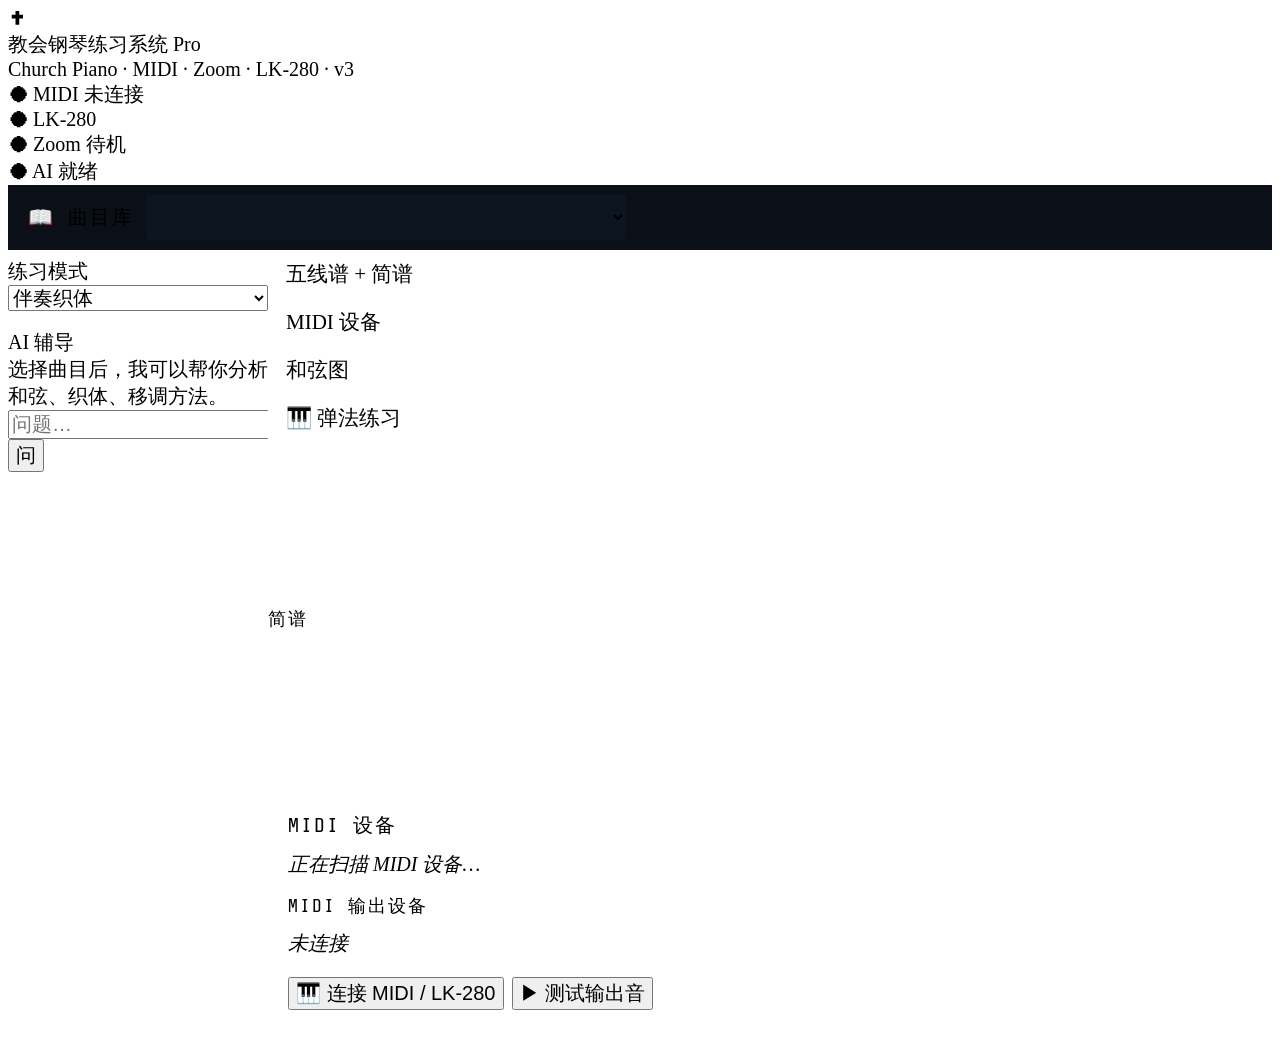
==== claude/index.html @ 4a2c7cb2 "Add initial HTML structure for piano practice app" ====
<!DOCTYPE html>
<html lang="zh-CN">
<head>
<meta charset="UTF-8">
<meta name="viewport" content="width=device-width, initial-scale=1.0">
<title>教会钢琴练习系统 Pro · v3</title>
<link href="https://fonts.googleapis.com/css2?family=Libre+Baskerville:ital,wght@0,400;0,700;1,400&family=Noto+Serif+SC:wght@300;400;500;700&family=Share+Tech+Mono&display=swap" rel="stylesheet">
<link rel="stylesheet" href="css/style.css">
<style>
/* ── 顶部曲库栏 ─────────────────────────────── */
.hymn-topbar {
  display: flex;
  align-items: center;
  gap: 12px;
  padding: 10px 20px;
  background: #0a0f18;
  border-bottom: 1px solid var(--border);
  flex-wrap: wrap;
}
.hymn-topbar-label {
  font-family: 'Share Tech Mono', monospace;
  font-size: 20px;
  color: var(--gold);
  letter-spacing: 2px;
  white-space: nowrap;
}
#hymn-select-top {
  flex: 1;
  min-width: 220px;
  max-width: 480px;
  font-size: 22px;
  font-family: 'Noto Serif SC', serif;
  padding: 6px 12px;
  background: #0d1520;
  color: var(--text);
  border: 1px solid var(--border2);
  border-radius: 3px;
  cursor: pointer;
}
#hymn-select-top optgroup {
  font-size: 18px;
  color: var(--gold);
}
#hymn-select-top option {
  font-size: 20px;
  color: var(--text);
  background: #0d1520;
}

/* ── 三一颂弹法面板（在曲库栏内展开） ──────── */
#style-panel {
  margin-left: 8px;
  padding: 8px 12px;
  background: rgba(0,212,255,0.05);
  border: 1px solid rgba(0,212,255,0.15);
  border-radius: 3px;
  display: none;
}
.style-btn {
  padding: 7px 14px;
  border-radius: 2px;
  cursor: pointer;
  font-size: 20px;
  font-family: 'Share Tech Mono', monospace;
  transition: all .15s;
}
#style-hint {
  font-family: 'Share Tech Mono', monospace;
  font-size: 18px;
  color: var(--text-dim);
  line-height: 1.7;
  margin-top: 6px;
  white-space: pre-wrap;
}

/* ── 主体：取消左侧曲目侧边栏，侧边栏只留AI和右侧信息 ── */
.app {
  display: grid;
  grid-template-columns: 260px 1fr 240px;
  gap: 0;
  height: calc(100vh - 120px); /* header + topbar */
  overflow: hidden;
}

/* 左侧栏：只保留AI辅导 + 练习模式 */
.sidebar-left {
  overflow-y: auto;
}

/* 字体放大：全局正文 */
body {
  font-size: 20px;
}
.h-name    { font-size: 22px; }
.h-en      { font-size: 18px; }
.section-title { font-size: 20px; }
.transport-btn { font-size: 26px; }
.bpm-val   { font-size: 22px; }
.tab       { font-size: 21px; padding: 10px 18px; }
.ai-msg    { font-size: 20px; }
.ai-inp    { font-size: 20px; }
.btn       { font-size: 20px; }
</style>
</head>
<body>

<!-- ══ HEADER ════════════════════════════════════════ -->
<div class="header">
  <div class="logo">
    <div class="logo-cross">✝</div>
    <div>
      <div class="logo-text">教会钢琴练习系统 Pro</div>
      <div class="logo-sub">Church Piano · MIDI · Zoom · LK-280 · v3</div>
    </div>
  </div>
  <div class="status-pills">
    <div class="pill pill-off" id="pill-midi">⬤ MIDI 未连接</div>
    <div class="pill pill-warn" id="pill-lk">⬤ LK-280</div>
    <div class="pill pill-off" id="pill-zoom">⬤ Zoom 待机</div>
    <div class="pill pill-on">⬤ AI 就绪</div>
  </div>
</div>

<!-- ══ 顶部曲库下拉栏 ════════════════════════════════ -->
<div class="hymn-topbar">
  <span class="hymn-topbar-label">📖 曲目库</span>

  <!-- 下拉由 app.js buildHymnDropdown() 动态填充 -->
  <select id="hymn-select-top"></select>

  <!-- 三一颂弹法面板（加载三一颂时自动显示） -->
  <div id="style-panel">
    <div style="font-size:18px;color:var(--accent);letter-spacing:1.5px;margin-bottom:6px;font-family:'Share Tech Mono',monospace">弹法选择</div>
    <div style="display:flex;gap:6px;flex-wrap:wrap">
      <div class="style-btn" onclick="setStyle('block')" id="sb-block"
           style="background:rgba(0,212,255,0.08);border:1px solid rgba(0,212,255,0.3);color:var(--accent)">
        ① 柱式　庄重
      </div>
      <div class="style-btn" onclick="setStyle('arpeggio')" id="sb-arpeggio"
           style="background:transparent;border:1px solid var(--border2);color:var(--text-dim)">
        ② 分解　流动
      </div>
      <div class="style-btn" onclick="setStyle('rhythm')" id="sb-rhythm"
           style="background:transparent;border:1px solid var(--border2);color:var(--text-dim)">
        ③ 节奏　敬拜感
      </div>
    </div>
    <div id="style-hint">左手：根音单音<br>右手：三音柱式和弦</div>
  </div>
</div>

<!-- ══ APP 主体 ═══════════════════════════════════════ -->
<div class="app">

  <!-- ── 左侧栏：练习模式 + AI 辅导 ─────────────── -->
  <div class="sidebar-left">

    <div class="section-title" style="margin-top:8px">练习模式</div>
    <select class="key-sel" style="width:100%;margin-bottom:6px;font-size:20px" id="mode-sel" onchange="setMode(this.value)">
      <option value="accomp">伴奏织体</option>
      <option value="chord">和弦进行</option>
      <option value="rh">右手旋律</option>
      <option value="lh">左手伴奏</option>
      <option value="both">双手合并</option>
      <option value="transpose">移调训练</option>
    </select>

    <div class="section-title" style="margin-top:12px">AI 辅导</div>
    <div class="ai-chat" id="ai-chat">
      <div class="ai-msg ai-msg-ai fade-up">选择曲目后，我可以帮你分析和弦、织体、移调方法。</div>
    </div>
    <div class="ai-input-row">
      <input class="ai-inp" id="ai-inp" placeholder="问题…" onkeydown="if(event.key==='Enter')sendAI()">
      <button class="btn btn-green" onclick="sendAI()">问</button>
    </div>
  </div>

  <!-- ── 中央主区 ──────────────────────────────── -->
  <div class="main">

    <!-- TABS -->
    <div class="tab-bar">
      <div class="tab active" onclick="switchTab('score')">五线谱 + 简谱</div>
      <div class="tab" onclick="switchTab('midi')">MIDI 设备</div>
      <div class="tab" onclick="switchTab('chord')">和弦图</div>
      <div class="tab" onclick="switchTab('practice')" style="color:var(--gold)">🎹 弹法练习</div>
    </div>

    <!-- TAB：五线谱 + 简谱 -->
    <div class="tab-content active" id="tab-score">
      <canvas id="staff-canvas" height="160"></canvas>
      <div class="jianpu-wrap">
        <div style="font-family:'Share Tech Mono',monospace;font-size:18px;color:var(--text-dim);letter-spacing:1.5px;margin-bottom:6px">简谱</div>
        <div class="jianpu-row" id="jianpu-row"></div>
      </div>
      <div class="midi-scroll-wrap">
        <canvas id="piano-roll-canvas"></canvas>
        <div class="chord-overlay" id="chord-overlay"></div>
      </div>
    </div>

    <!-- TAB：MIDI -->
    <div class="tab-content" id="tab-midi">
      <div style="padding:20px;flex:1;display:flex;flex-direction:column;gap:12px">
        <div style="font-family:'Share Tech Mono',monospace;font-size:20px;color:var(--text-dim);letter-spacing:2px">MIDI 设备</div>
        <div id="midi-device-list" style="display:flex;flex-direction:column;gap:6px">
          <div style="font-size:20px;color:var(--text-dim);font-style:italic">正在扫描 MIDI 设备…</div>
        </div>
        <div style="font-family:'Share Tech Mono',monospace;font-size:18px;color:var(--text-dim);letter-spacing:2px;margin-top:4px">MIDI 输出设备</div>
        <div id="midi-out-device-list" style="display:flex;flex-direction:column;gap:6px">
          <div style="font-size:20px;color:var(--text-dim);font-style:italic">未连接</div>
        </div>
        <div style="margin-top:8px;display:flex;gap:8px;flex-wrap:wrap">
          <button class="btn btn-green" onclick="requestMIDI()">🎹 连接 MIDI / LK-280</button>
          <button class="btn" onclick="testMIDIOut()">▶ 测试输出音</button>
        </div>
        <div style="font-family:'Share Tech Mono',monospace;font-size:18px;color:var(--text-dim);margin-top:8px;line-height:1.8">
          输入（IN）：接收你弹的音 → 做对比反馈<br>
          输出（OUT）：播放时发音给 LK-280<br>
          m148USB：DIN MIDI OUT → LK-280 MIDI IN
        </div>
        <div style="margin-top:16px;font-family:'Share Tech Mono',monospace;font-size:18px;color:var(--text-dim);letter-spacing:2px">MIDI LOG</div>
        <div id="midi-log" style="background:#080c10;border:1px solid var(--border);padding:10px;font-family:'Share Tech Mono',monospace;font-size:18px;color:#4a7a4a;height:200px;overflow-y:auto;line-height:1.8"></div>
      </div>
    </div>

    <!-- TAB：和弦图 -->
    <div class="tab-content" id="tab-chord">
      <div style="padding:20px;flex:1">
        <div id="chord-detail-area" style="display:grid;grid-template-columns:repeat(auto-fill,minmax(140px,1fr));gap:12px"></div>
      </div>
    </div>

    <!-- TAB：弹法练习 -->
    <div class="tab-content" id="tab-practice">
      <div style="display:flex;flex-direction:column;height:100%;overflow:hidden">

        <!-- 第一行：和弦大字 + 弹法 + 节拍 -->
        <div style="display:flex;align-items:center;gap:16px;padding:10px 16px;background:var(--surface);border-bottom:1px solid var(--border);flex-shrink:0;flex-wrap:wrap">

          <div style="display:flex;align-items:baseline;gap:12px;min-width:180px">
            <div id="prac-chord" style="font-family:'Libre Baskerville',serif;font-size:128px;font-weight:700;color:#f0b429;line-height:1;text-shadow:0 0 20px rgba(240,180,41,0.3)">C</div>
            <div>
              <div id="prac-fn"    style="font-family:'Share Tech Mono',monospace;font-size:24px;color:#5a7a94">I 级 · 主和弦</div>
              <div id="prac-notes" style="font-family:'Share Tech Mono',monospace;font-size:26px;color:#3ddc84;margin-top:4px">C – E – G</div>
            </div>
          </div>

          <div style="width:1px;height:50px;background:var(--border);flex-shrink:0"></div>

          <div style="display:flex;flex-direction:column;gap:5px">
            <div style="font-family:'Share Tech Mono',monospace;font-size:18px;color:var(--text-dim);letter-spacing:2px">弹法选择</div>
            <div style="display:flex;gap:6px">
              <button onclick="setPracStyle('block')"    id="psb-block"    class="psb active-psb">① 柱式</button>
              <button onclick="setPracStyle('arpeggio')" id="psb-arpeggio" class="psb">② 分解</button>
              <button onclick="setPracStyle('rhythm')"   id="psb-rhythm"   class="psb">③ 节奏</button>
            </div>
          </div>

          <div style="width:1px;height:50px;background:var(--border);flex-shrink:0"></div>

          <div style="display:flex;gap:6px;align-items:center">
            <div id="pb1" class="pulse-dot big-dot">咚</div>
            <div id="pb2" class="pulse-dot">哒</div>
            <div id="pb3" class="pulse-dot">哒</div>
            <div id="pb4" class="pulse-dot">哒</div>
          </div>

          <div style="width:1px;height:50px;background:var(--border);flex-shrink:0"></div>

          <div id="prac-beat-cells" style="display:flex;gap:6px;align-items:center"></div>

          <div id="prac-hint" style="font-family:'Share Tech Mono',monospace;font-size:18px;color:#5a7a94;line-height:1.7;white-space:pre;margin-left:auto"></div>
        </div>

        <!-- 第二行：和弦进行条 + 播放按钮 -->
        <div style="display:flex;align-items:center;gap:8px;padding:8px 16px;background:#080c10;border-bottom:1px solid var(--border);flex-shrink:0;overflow-x:auto">
          <span style="font-family:'Share Tech Mono',monospace;font-size:19px;color:var(--text-dim);letter-spacing:2px;white-space:nowrap">和弦进行</span>
          <div id="prac-chord-row" style="display:flex;gap:8px;flex:1;flex-wrap:wrap"></div>
          <div style="display:flex;gap:6px;flex-shrink:0">
            <button onclick="togglePracPlay()" id="prac-play-btn" class="btn btn-green" style="font-size:22px;padding:8px 20px">▶ 开始</button>
            <button onclick="stopPracPlay()"   class="btn"         style="font-size:22px;padding:8px 16px">◼ 停止</button>
            <button onclick="loopChords()"     class="btn btn-gold" id="prac-loop-btn" style="font-size:22px;padding:8px 16px">⟳ 循环</button>
          </div>
        </div>

        <!-- 底部：61键盘 -->
        <div style="flex:1;min-height:140px;display:flex;flex-direction:column;justify-content:flex-start;align-items:flex-start;padding:12px;background:#060a0f;overflow:auto">
          <div style="font-family:'Share Tech Mono',monospace;font-size:18px;color:var(--text-dim);letter-spacing:2px;margin-bottom:10px;width:100%;text-align:center">
            LK-280 · 61键 &nbsp;·&nbsp;
            <span style="color:#4a9eff">█ 蓝=左手根音</span> &nbsp;
            <span style="color:#f0b429">█ 金=右手根音</span> &nbsp;
            <span style="color:#3ddc84">█ 绿=和弦音</span>
          </div>
          <div style="width:100%;overflow-x:auto;overflow-y:hidden;padding-bottom:4px">
            <iframe id="kb61-frame" src="kb61.html"
              style="display:block;width:1490px;height:118px;border:none;background:#060a0f"
              scrolling="no"></iframe>
          </div>
        </div>
        <div style="margin-top:10px;font-family:'Share Tech Mono',monospace;font-size:18px;color:var(--text-dim);text-align:center;width:100%" id="kb61-label"></div>
      </div>
    </div>

    <!-- TRANSPORT BAR -->
    <div class="transport">
      <div class="transport-btn" onclick="skipBack()" title="回到开头">⏮</div>
      <div class="transport-btn" id="btn-play" onclick="togglePlay()">▶</div>
      <div class="transport-btn" onclick="skipFwd()" title="前进一小节">⏭</div>
      <div class="transport-btn" onclick="toggleLoop()" id="btn-loop" title="循环">⟳</div>

      <div class="bpm-control">
        <span>BPM</span>
        <input type="range" min="40" max="160" value="84" id="bpm-range" oninput="setBPM(+this.value)">
        <span class="bpm-val" id="bpm-display">84</span>
      </div>

      <span style="font-size:18px;color:var(--text-dim);font-family:'Share Tech Mono',monospace">KEY</span>
      <select class="key-sel" id="key-sel" onchange="transposeKey(this.value)">
        <option value="G">G</option>
        <option value="C">C</option>
        <option value="F">F</option>
        <option value="D">D</option>
        <option value="Bb">Bb</option>
        <option value="Eb">Eb</option>
        <option value="Am">Am</option>
      </select>

      <div class="time-display" id="time-display">0:00</div>

      <div style="margin-left:auto;display:flex;align-items:center;gap:8px;flex-wrap:wrap">
        <span style="font-size:18px;color:var(--text-dim);font-family:'Share Tech Mono',monospace">输出</span>
        <select class="key-sel" id="output-mode" onchange="setOutputMode(this.value)" style="min-width:120px;font-size:18px">
          <option value="webaudio">🔊 扬声器</option>
          <option value="midi">🎹 MIDI设备</option>
          <option value="both">🔊+🎹 两者</option>
        </select>
        <select class="key-sel" id="midi-out-sel" style="min-width:140px;display:none;font-size:18px">
          <option value="">— 选择输出设备 —</option>
        </select>
        <button class="btn" onclick="toggleMetronome()" id="btn-metro">♩ 节拍器</button>
        <button class="btn" onclick="toggleRhythmGuide()" id="btn-rhythm">🥁 节奏引导</button>
        <button class="btn btn-gold" onclick="zoomToggle()">📹 Zoom</button>
      </div>
    </div>
  </div>

  <!-- ── 右侧栏 ─────────────────────────────────── -->
  <div class="sidebar-right">

    <!-- LK-280 实时反馈 -->
    <div class="right-section">
      <div class="section-title">LK-280 实时反馈</div>
      <div class="lk-display" id="lk-display">
        <div class="lk-row"><span>CASIO LK-280</span><span id="lk-status">待机</span></div>
        <div style="margin-top:4px;color:#00cc66" id="lk-note">— 等待按键 —</div>
        <div style="margin-top:4px;color:#00aa44" id="lk-feedback">连接 MIDI 后显示实时反馈</div>
      </div>
      <div class="mini-keyboard" id="mini-kbd"></div>
      <div style="margin-top:16px;display:flex;flex-direction:column;gap:4px">
        <div class="feedback-item">
          <span class="fb-icon">🎵</span>
          <span class="fb-label">正确率</span>
          <span class="fb-val" id="fb-acc">—</span>
        </div>
        <div class="feedback-item">
          <span class="fb-icon">⏱</span>
          <span class="fb-label">节拍精度</span>
          <span class="fb-val" id="fb-timing">—</span>
        </div>
        <div class="feedback-item">
          <span class="fb-icon">🎹</span>
          <span class="fb-label">上次按键</span>
          <span class="fb-val" id="fb-last">—</span>
        </div>
        <div class="feedback-item">
          <span class="fb-icon">📊</span>
          <span class="fb-label">本次练习</span>
          <span class="fb-val" id="fb-session">0'00"</span>
        </div>
      </div>
    </div>

    <!-- Zoom -->
    <div class="right-section">
      <div class="section-title">Zoom 敬拜输出</div>
      <div class="zoom-status">
        <div class="zoom-dot" id="zoom-dot"></div>
        <span class="zoom-label" id="zoom-label">未连接 · 点击"Zoom 输出"启动</span>
      </div>
      <div class="zoom-quality-row">
        <div class="q-card"><div class="q-val" id="z-latency">—</div><div class="q-lbl">延迟 ms</div></div>
        <div class="q-card"><div class="q-val" id="z-quality">—</div><div class="q-lbl">音频品质</div></div>
      </div>
      <div class="vumeter-label">输出电平</div>
      <div class="vumeter"><div class="vumeter-fill" id="vu-fill" style="width:0%"></div></div>
      <div style="font-size:16px;color:var(--text-dim);font-family:'Share Tech Mono',monospace;line-height:1.8;margin-top:8px">
        建议：<br>
        · USB 接口连接 LK-280<br>
        · Zoom 音频 → 原始音效<br>
        · 关闭背景降噪<br>
        · 48kHz / 16bit
      </div>
    </div>

    <!-- 和弦进行 -->
    <div class="right-section">
      <div class="section-title">和弦进行</div>
      <div class="chord-prog" id="chord-prog"></div>
      <div style="margin-top:10px;font-size:18px;color:var(--text-dim);font-family:'Share Tech Mono',monospace;line-height:1.8" id="chord-analysis"></div>
    </div>

  </div>
</div><!-- end .app -->

<!-- ══ 脚本（顺序重要）════════════════════════════════ -->
<script src="js/hymns.js"></script>
<script src="js/player.js"></script>
<script src="js/midi.js"></script>
<script src="js/score.js"></script>
<script src="js/keyboard.js"></script>
<script src="js/practice.js"></script>
<script src="js/ai.js"></script>
<script src="js/app.js"></script>
</body>
</html>
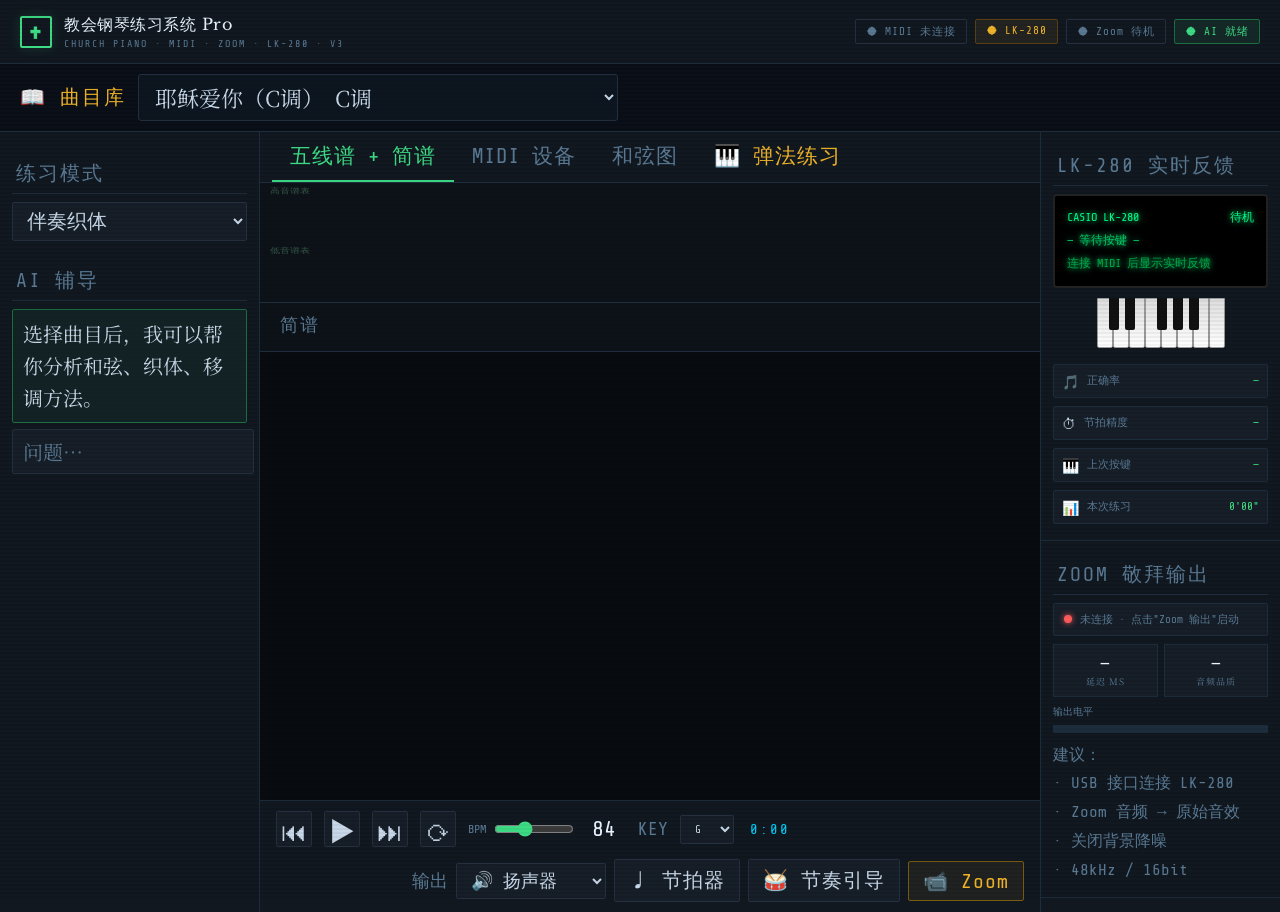
==== commit e2a69a13: "Add hymn selection dropdown with options" ====
--- a/claude/index.html
+++ b/claude/index.html
@@ -125,8 +125,22 @@
 <div class="hymn-topbar">
   <span class="hymn-topbar-label">📖 曲目库</span>
 
-  <!-- 下拉由 app.js buildHymnDropdown() 动态填充 -->
-  <select id="hymn-select-top"></select>
+  <select id="hymn-select-top" onchange="loadHymn(this.value)">
+    <optgroup label="★ 本次作业">
+      <option value="jesuslovesC">耶稣爱你（C调）　C调</option>
+      <option value="jesuslovesF">耶稣爱你（F调）　F调</option>
+      <option value="jesuslovesG">耶稣爱你（G调）　G调</option>
+      <option value="doxology">三一颂 Doxology　G调</option>
+    </optgroup>
+    <optgroup label="其他曲目">
+      <option value="amazing">奇异恩典　G调</option>
+      <option value="father">这是天父世界　C调</option>
+      <option value="gloria">荣耀归于圣父　F调</option>
+      <option value="holy">圣哉圣哉圣哉　Bb调</option>
+      <option value="itiswell">好像一道河　Bb调</option>
+      <option value="joyful">喜乐颂　D调</option>
+    </optgroup>
+  </select>
 
   <!-- 三一颂弹法面板（加载三一颂时自动显示） -->
   <div id="style-panel">
--- a/claude/css/style.css
+++ b/claude/css/style.css
@@ -0,0 +1,762 @@
+/* 教会钢琴练习系统 — 样式 */
+
+
+:root {
+  --bg: #0a0e14;
+  --surface: #111820;
+  --surface2: #161e28;
+  --border: #1e2d3d;
+  --border2: #243040;
+  --green: #3ddc84;
+  --green-dim: #1a6e40;
+  --green-glow: rgba(61,220,132,0.15);
+  --gold: #f0b429;
+  --gold-dim: #7a5c10;
+  --blue: #4a9eff;
+  --blue-dim: #1a3a6e;
+  --red: #ff5c5c;
+  --text: #c8d8e8;
+  --text-dim: #5a7a94;
+  --text-bright: #e8f4ff;
+  --accent: #00d4ff;
+}
+
+* { box-sizing: border-box; margin: 0; padding: 0; }
+
+body {
+  background: var(--bg);
+  color: var(--text);
+  font-family: 'Noto Serif SC', serif;
+  min-height: 100vh;
+  overflow-x: hidden;
+}
+
+/* Grid scanline effect */
+body::before {
+  content: '';
+  position: fixed;
+  inset: 0;
+  background: repeating-linear-gradient(0deg, transparent, transparent 2px, rgba(0,0,0,0.15) 2px, rgba(0,0,0,0.15) 4px);
+  pointer-events: none;
+  z-index: 999;
+  opacity: 0.3;
+}
+
+/* ===== HEADER ===== */
+.header {
+  display: flex;
+  align-items: center;
+  justify-content: space-between;
+  padding: 14px 20px;
+  background: var(--surface);
+  border-bottom: 1px solid var(--border);
+  position: sticky;
+  top: 0;
+  z-index: 100;
+}
+
+.logo {
+  display: flex;
+  align-items: center;
+  gap: 12px;
+}
+
+.logo-cross {
+  width: 32px; height: 32px;
+  border: 2px solid var(--green);
+  border-radius: 2px;
+  display: flex; align-items: center; justify-content: center;
+  color: var(--green);
+  font-size: 18px;
+  box-shadow: 0 0 12px var(--green-glow);
+}
+
+.logo-text {
+  font-family: 'Libre Baskerville', serif;
+  font-size: 16px;
+  color: var(--text-bright);
+  letter-spacing: 0.5px;
+}
+
+.logo-sub {
+  font-size: 10px;
+  color: var(--text-dim);
+  letter-spacing: 2px;
+  font-family: 'Share Tech Mono', monospace;
+  text-transform: uppercase;
+  margin-top: 2px;
+}
+
+.status-pills {
+  display: flex;
+  gap: 8px;
+  flex-wrap: wrap;
+}
+
+.pill {
+  padding: 4px 10px;
+  border-radius: 2px;
+  font-size: 11px;
+  font-family: 'Share Tech Mono', monospace;
+  letter-spacing: 1px;
+  border: 1px solid;
+}
+
+.pill-off { border-color: var(--border2); color: var(--text-dim); background: transparent; }
+.pill-on  { border-color: var(--green-dim); color: var(--green); background: rgba(61,220,132,0.08); }
+.pill-warn{ border-color: #5a4010; color: var(--gold); background: rgba(240,180,41,0.08); }
+
+/* ===== LAYOUT ===== */
+.app {
+  display: grid;
+  grid-template-columns: 220px 1fr 260px;
+  grid-template-rows: auto;
+  gap: 0;
+  height: calc(100vh - 57px);
+  overflow: hidden;
+}
+
+@media (max-width: 900px) {
+  .app { grid-template-columns: 1fr; height: auto; overflow: visible; }
+  .sidebar-right { display: none; }
+}
+
+/* ===== SIDEBAR LEFT ===== */
+.sidebar-left {
+  background: var(--surface);
+  border-right: 1px solid var(--border);
+  overflow-y: auto;
+  padding: 12px;
+}
+
+.section-title {
+  font-family: 'Share Tech Mono', monospace;
+  font-size: 10px;
+  letter-spacing: 2px;
+  color: var(--text-dim);
+  text-transform: uppercase;
+  padding: 8px 4px 6px;
+  border-bottom: 1px solid var(--border);
+  margin-bottom: 8px;
+}
+
+.hymn-item {
+  padding: 10px 10px;
+  cursor: pointer;
+  border: 1px solid transparent;
+  border-radius: 2px;
+  margin-bottom: 4px;
+  transition: all 0.15s;
+}
+
+.hymn-item:hover { background: var(--surface2); border-color: var(--border2); }
+.hymn-item.active {
+  background: rgba(61,220,132,0.06);
+  border-color: var(--green-dim);
+}
+
+.hymn-item .h-name { font-size: 13px; color: var(--text-bright); font-weight: 500; }
+.hymn-item .h-en   { font-size: 10px; color: var(--text-dim); margin-top: 2px; font-family: 'Share Tech Mono', monospace; }
+.hymn-item .h-tags { display: flex; gap: 4px; margin-top: 5px; flex-wrap: wrap; }
+
+.tag {
+  font-size: 9px;
+  padding: 1px 5px;
+  border-radius: 1px;
+  font-family: 'Share Tech Mono', monospace;
+  letter-spacing: 0.5px;
+}
+
+.tag-C  { background: rgba(74,158,255,0.12); color: #7ab8ff; border: 1px solid #1a3a6e; }
+.tag-G  { background: rgba(61,220,132,0.1);  color: #6ddaa0; border: 1px solid #1a6e40; }
+.tag-F  { background: rgba(240,180,41,0.1);  color: #f0c060; border: 1px solid #7a5c10; }
+.tag-Bb { background: rgba(255,92,92,0.1);   color: #ff9090; border: 1px solid #6e1a1a; }
+.tag-D  { background: rgba(160,80,240,0.1);  color: #c090ff; border: 1px solid #4a1a8e; }
+
+/* ===== MAIN CENTER ===== */
+.main {
+  display: flex;
+  flex-direction: column;
+  overflow: hidden;
+  background: var(--bg);
+}
+
+/* ===== TAB BAR ===== */
+.tab-bar {
+  display: flex;
+  background: var(--surface);
+  border-bottom: 1px solid var(--border);
+  padding: 0 12px;
+}
+
+.tab {
+  padding: 10px 16px;
+  font-size: 12px;
+  font-family: 'Share Tech Mono', monospace;
+  letter-spacing: 1px;
+  color: var(--text-dim);
+  cursor: pointer;
+  border-bottom: 2px solid transparent;
+  transition: all 0.15s;
+  user-select: none;
+}
+
+.tab:hover { color: var(--text); }
+.tab.active { color: var(--green); border-bottom-color: var(--green); }
+
+/* ===== SCORE PANEL ===== */
+.score-area {
+  flex: 1;
+  overflow: hidden;
+  position: relative;
+  display: flex;
+  flex-direction: column;
+}
+
+.tab-content { display: none; flex: 1; overflow: hidden; }
+.tab-content.active { display: flex; flex-direction: column; flex: 1; }
+
+/* Five-line staff canvas */
+#staff-canvas {
+  width: 100%;
+  height: 120px;
+  flex-shrink: 0;
+  display: block;
+  background: #0c1218;
+  border-bottom: 1px solid var(--border);
+}
+
+/* Jianpu (numbered notation) scrolling */
+.jianpu-wrap {
+  background: #0c1218;
+  border-bottom: 1px solid var(--border);
+  padding: 10px 20px 8px;
+  overflow-x: auto;
+  overflow-y: hidden;
+  flex-shrink: 0;
+  position: relative;
+}
+
+.jianpu-row {
+  display: flex;
+  align-items: flex-end;
+  gap: 0;
+  white-space: nowrap;
+  /* remove transition — we'll scroll the wrapper instead */
+}
+
+.jianpu-beat {
+  display: inline-flex;
+  flex-direction: column;
+  align-items: center;
+  width: 48px;
+  flex-shrink: 0;
+}
+
+.jianpu-num {
+  font-family: 'Share Tech Mono', monospace;
+  font-size: 20px;
+  color: var(--text-bright);
+  line-height: 1;
+  position: relative;
+  transition: color 0.12s;
+}
+
+.jianpu-num.active-beat { color: var(--green); text-shadow: 0 0 10px var(--green); }
+.jianpu-num.dot-above::before { content: '•'; position: absolute; top: -10px; left: 50%; transform: translateX(-50%); font-size: 10px; color: var(--text-dim); }
+.jianpu-num.dot-below::after  { content: '•'; position: absolute; bottom: -10px; left: 50%; transform: translateX(-50%); font-size: 10px; color: var(--text-dim); }
+
+.jianpu-dur {
+  font-family: 'Share Tech Mono', monospace;
+  font-size: 9px;
+  color: var(--text-dim);
+  margin-top: 3px;
+}
+
+.jianpu-chord {
+  font-size: 11px;
+  color: var(--gold);
+  font-family: 'Libre Baskerville', serif;
+  margin-bottom: 3px;
+  min-height: 15px;
+}
+
+/* MIDI / Piano Roll scroll — fills ALL remaining space */
+.midi-scroll-wrap {
+  flex: 1;
+  min-height: 0;        /* critical for flex children */
+  position: relative;
+  overflow: hidden;
+  background: #080c10;
+}
+
+#midi-canvas {
+  width: 100%; height: 100%;
+  display: block;
+}
+
+/* Chord overlay */
+.chord-overlay {
+  position: absolute;
+  top: 10px; right: 16px;
+  display: flex;
+  flex-direction: column;
+  gap: 6px;
+  z-index: 10;
+}
+
+.chord-badge {
+  display: flex;
+  align-items: center;
+  gap: 8px;
+  background: rgba(10,14,20,0.85);
+  border: 1px solid var(--border2);
+  padding: 8px 12px;
+  border-radius: 2px;
+  backdrop-filter: blur(4px);
+}
+
+.chord-root {
+  font-family: 'Libre Baskerville', serif;
+  font-size: 28px;
+  font-weight: 700;
+  color: var(--gold);
+  line-height: 1;
+}
+
+.chord-qual {
+  font-size: 13px;
+  color: var(--text-dim);
+  font-family: 'Libre Baskerville', serif;
+  font-style: italic;
+}
+
+.chord-fn {
+  font-size: 10px;
+  font-family: 'Share Tech Mono', monospace;
+  color: var(--text-dim);
+  margin-left: 4px;
+}
+
+/* ===== TRANSPORT BAR ===== */
+.transport {
+  background: var(--surface);
+  border-top: 1px solid var(--border);
+  padding: 10px 16px;
+  display: flex;
+  align-items: center;
+  gap: 12px;
+  flex-wrap: wrap;
+}
+
+.transport-btn {
+  width: 36px; height: 36px;
+  background: var(--surface2);
+  border: 1px solid var(--border2);
+  color: var(--text);
+  display: flex; align-items: center; justify-content: center;
+  cursor: pointer;
+  font-size: 14px;
+  transition: all 0.15s;
+  border-radius: 2px;
+}
+
+.transport-btn:hover { border-color: var(--green-dim); color: var(--green); }
+.transport-btn.active { background: rgba(61,220,132,0.1); border-color: var(--green); color: var(--green); box-shadow: 0 0 8px var(--green-glow); }
+
+.bpm-control {
+  display: flex;
+  align-items: center;
+  gap: 8px;
+  font-family: 'Share Tech Mono', monospace;
+  font-size: 12px;
+  color: var(--text-dim);
+}
+
+.bpm-val {
+  font-size: 20px;
+  color: var(--text-bright);
+  min-width: 44px;
+  text-align: center;
+}
+
+input[type=range] {
+  accent-color: var(--green);
+  cursor: pointer;
+  width: 80px;
+}
+
+.time-display {
+  font-family: 'Share Tech Mono', monospace;
+  font-size: 14px;
+  color: var(--accent);
+  letter-spacing: 2px;
+  margin-left: 4px;
+}
+
+.key-sel {
+  background: var(--surface2);
+  border: 1px solid var(--border2);
+  color: var(--text);
+  padding: 6px 10px;
+  font-family: 'Share Tech Mono', monospace;
+  font-size: 11px;
+  border-radius: 2px;
+  cursor: pointer;
+  outline: none;
+}
+
+.key-sel:focus { border-color: var(--green-dim); }
+
+/* ===== SIDEBAR RIGHT ===== */
+.sidebar-right {
+  background: var(--surface);
+  border-left: 1px solid var(--border);
+  overflow-y: auto;
+  display: flex;
+  flex-direction: column;
+}
+
+.right-section {
+  padding: 12px;
+  border-bottom: 1px solid var(--border);
+}
+
+/* LK-280 Panel */
+.lk-display {
+  background: #000;
+  border: 2px solid #222;
+  border-radius: 4px;
+  padding: 12px;
+  margin-bottom: 10px;
+  font-family: 'Share Tech Mono', monospace;
+  color: #00ff88;
+  font-size: 12px;
+  line-height: 1.6;
+  text-shadow: 0 0 6px #00ff88;
+  min-height: 80px;
+}
+
+.lk-row { display: flex; justify-content: space-between; }
+
+.mini-keyboard {
+  display: flex;
+  justify-content: center;
+  margin: 8px 0;
+  position: relative;
+  height: 50px;
+}
+
+.mk-white {
+  width: 16px; height: 50px;
+  background: linear-gradient(to bottom, #ddd, #fff);
+  border: 1px solid #999;
+  border-radius: 0 0 2px 2px;
+  position: relative;
+  cursor: pointer;
+  transition: background 0.08s;
+}
+
+.mk-white.lit { background: linear-gradient(to bottom, #b8ff80, #e0ffb0); box-shadow: 0 0 6px rgba(100,255,80,0.5); }
+.mk-white.wrong { background: linear-gradient(to bottom, #ff8080, #ffb0b0); }
+
+.mk-black {
+  width: 10px; height: 32px;
+  background: #111;
+  border-radius: 0 0 2px 2px;
+  position: absolute;
+  top: 0;
+  z-index: 2;
+  cursor: pointer;
+  transition: background 0.08s;
+}
+
+.mk-black.lit { background: #60aa40; box-shadow: 0 0 4px rgba(100,220,80,0.6); }
+
+.mk-wrap { position: relative; }
+
+/* feedback row */
+.feedback-item {
+  display: flex;
+  align-items: center;
+  gap: 8px;
+  padding: 6px 8px;
+  background: var(--surface2);
+  border: 1px solid var(--border);
+  border-radius: 2px;
+  margin-bottom: 4px;
+  font-size: 11px;
+}
+
+.fb-icon { font-size: 14px; }
+.fb-label { color: var(--text-dim); font-family: 'Share Tech Mono', monospace; }
+.fb-val { margin-left: auto; font-family: 'Share Tech Mono', monospace; color: var(--green); }
+
+/* Zoom panel */
+.zoom-status {
+  display: flex;
+  align-items: center;
+  gap: 8px;
+  padding: 8px 10px;
+  background: var(--surface2);
+  border: 1px solid var(--border);
+  border-radius: 2px;
+  margin-bottom: 8px;
+}
+
+.zoom-dot {
+  width: 8px; height: 8px;
+  border-radius: 50%;
+  background: var(--red);
+  box-shadow: 0 0 6px var(--red);
+  flex-shrink: 0;
+}
+
+.zoom-dot.live { background: var(--green); box-shadow: 0 0 6px var(--green); animation: pulse 1.5s infinite; }
+
+@keyframes pulse { 0%,100%{opacity:1} 50%{opacity:0.4} }
+
+.zoom-label { font-family: 'Share Tech Mono', monospace; font-size: 11px; color: var(--text-dim); }
+
+.zoom-quality-row {
+  display: grid;
+  grid-template-columns: 1fr 1fr;
+  gap: 6px;
+  margin-bottom: 8px;
+}
+
+.q-card {
+  background: var(--surface2);
+  border: 1px solid var(--border);
+  padding: 8px;
+  text-align: center;
+}
+
+.q-val { font-family: 'Share Tech Mono', monospace; font-size: 18px; color: var(--text-bright); }
+.q-lbl { font-size: 9px; color: var(--text-dim); letter-spacing: 1px; text-transform: uppercase; margin-top: 2px; }
+
+.vumeter {
+  height: 8px;
+  background: var(--border);
+  border-radius: 1px;
+  overflow: hidden;
+  margin-bottom: 4px;
+}
+
+.vumeter-fill {
+  height: 100%;
+  background: linear-gradient(to right, var(--green), var(--gold), var(--red));
+  border-radius: 1px;
+  transition: width 0.1s;
+}
+
+.vumeter-label { font-size: 10px; color: var(--text-dim); font-family: 'Share Tech Mono', monospace; margin-bottom: 6px; }
+
+/* Chord progression panel */
+.chord-prog {
+  display: flex;
+  gap: 4px;
+  flex-wrap: wrap;
+}
+
+.cp-chord {
+  padding: 6px 10px;
+  background: var(--surface2);
+  border: 1px solid var(--border);
+  border-radius: 2px;
+  font-family: 'Libre Baskerville', serif;
+  font-size: 14px;
+  color: var(--text);
+  cursor: pointer;
+  transition: all 0.15s;
+  position: relative;
+}
+
+.cp-chord:hover { border-color: var(--gold-dim); color: var(--gold); }
+.cp-chord.current {
+  background: rgba(240,180,41,0.1);
+  border-color: var(--gold);
+  color: var(--gold);
+  box-shadow: 0 0 8px rgba(240,180,41,0.2);
+}
+
+/* btn */
+.btn {
+  padding: 7px 14px;
+  background: var(--surface2);
+  border: 1px solid var(--border2);
+  color: var(--text);
+  font-family: 'Share Tech Mono', monospace;
+  font-size: 11px;
+  letter-spacing: 1px;
+  cursor: pointer;
+  border-radius: 2px;
+  transition: all 0.15s;
+}
+
+.btn:hover { border-color: var(--green-dim); color: var(--green); }
+.btn-green { border-color: var(--green-dim); color: var(--green); background: rgba(61,220,132,0.06); }
+.btn-green:hover { background: rgba(61,220,132,0.12); }
+.btn-gold { border-color: var(--gold-dim); color: var(--gold); background: rgba(240,180,41,0.06); }
+
+/* practice style buttons */
+.psb {
+  padding: 5px 12px;
+  background: transparent;
+  border: 1px solid var(--border2);
+  color: var(--text-dim);
+  font-family: 'Share Tech Mono', monospace;
+  font-size: 11px;
+  cursor: pointer;
+  border-radius: 2px;
+  transition: all 0.15s;
+}
+.psb:hover { border-color: var(--gold-dim); color: var(--gold); }
+.active-psb { border-color: var(--gold) !important; color: var(--gold) !important; background: rgba(240,180,41,0.08) !important; }
+
+/* pulse dots */
+.pulse-dot {
+  width: 36px; height: 36px;
+  border-radius: 50%;
+  background: #0a1a14;
+  border: 2px solid #0f3020;
+  display: flex; align-items: center; justify-content: center;
+  font-family: 'Share Tech Mono', monospace;
+  font-size: 12px;
+  color: #1a4a2a;
+  transition: all 0.08s;
+  flex-shrink: 0;
+}
+.big-dot { width: 48px; height: 48px; font-size: 14px; }
+.pulse-dot.beat-on-root  { background: rgba(240,180,41,0.2); border-color: #f0b429; color: #f0b429; transform: scale(1.15); }
+.pulse-dot.beat-on-chord { background: rgba(61,220,132,0.15); border-color: #3ddc84; color: #3ddc84; transform: scale(1.05); }
+
+/* 61-key piano */
+.k61-white {
+  width: 24px; height: 100px;
+  background: linear-gradient(to bottom, #ddd 0%, #f5f5f5 100%);
+  border: 1px solid #888;
+  border-radius: 0 0 4px 4px;
+  position: relative;
+  cursor: pointer;
+  flex-shrink: 0;
+  box-sizing: border-box;
+}
+.k61-white.k-root  { background: linear-gradient(to bottom, #f0b429, #c08010); border-color: #f0b429; box-shadow: 0 0 8px rgba(240,180,41,0.6); }
+.k61-white.k-chord { background: linear-gradient(to bottom, #3ddc84, #1a8a4a); border-color: #3ddc84; box-shadow: 0 0 8px rgba(61,220,132,0.5); }
+.k61-white.k-lh    { background: linear-gradient(to bottom, #4a9eff, #1a5aaa); border-color: #4a9eff; box-shadow: 0 0 8px rgba(74,158,255,0.5); }
+.k61-black {
+  position: absolute;
+  top: 0;
+  width: 15px; height: 62px;
+  background: #111;
+  border-radius: 0 0 3px 3px;
+  z-index: 2;
+  cursor: pointer;
+  left: 16px;
+}
+.k61-black.k-root  { background: linear-gradient(to bottom,#c08010,#8a5000); box-shadow: 0 0 6px rgba(240,180,41,0.7); }
+.k61-black.k-chord { background: linear-gradient(to bottom,#1a8a4a,#0a5030); box-shadow: 0 0 6px rgba(61,220,132,0.6); }
+.k61-black.k-lh    { background: linear-gradient(to bottom,#1a5aaa,#0a3070); box-shadow: 0 0 6px rgba(74,158,255,0.6); }
+
+.k61-label {
+  position: absolute;
+  bottom: 4px; left: 50%;
+  transform: translateX(-50%);
+  font-size: 8px;
+  font-family: 'Share Tech Mono', monospace;
+  color: rgba(0,0,0,0.45);
+  pointer-events: none;
+  white-space: nowrap;
+}
+.k61-white.k-root .k61-label,
+.k61-white.k-chord .k61-label,
+.k61-white.k-lh .k61-label { color: rgba(0,0,0,0.75); font-weight: bold; }
+
+/* beat cell for practice tab */
+.prac-cell {
+  display: flex; flex-direction: column; align-items: center; gap: 3px;
+  min-width: 48px;
+}
+.prac-note {
+  width: 40px; height: 40px;
+  border-radius: 3px;
+  border: 2px solid #1e2d3d;
+  display: flex; align-items: center; justify-content: center;
+  font-family: 'Share Tech Mono', monospace;
+  font-size: 12px;
+  color: #3a5a4a;
+  background: #0a1218;
+  transition: all 0.08s;
+}
+.prac-note.on-root  { background: rgba(240,180,41,0.18); border-color: #f0b429; color: #f0b429; box-shadow: 0 0 8px rgba(240,180,41,0.3); }
+.prac-note.on-chord { background: rgba(61,220,132,0.14); border-color: #3ddc84; color: #3ddc84; box-shadow: 0 0 6px rgba(61,220,132,0.25); }
+.prac-note.on-rest  { border-color: #141e28; color: #1e2d3d; }
+.prac-cell-lbl { font-family: 'Share Tech Mono', monospace; font-size: 9px; color: #2a4a3a; }
+
+/* exam overlay — keep but simplify */
+  padding: 6px 14px;
+  background: transparent;
+  border: 1px solid #243040;
+  color: #5a7a94;
+  font-family: 'Share Tech Mono', monospace;
+  font-size: 11px;
+  cursor: pointer;
+  border-radius: 2px;
+  transition: all 0.15s;
+}
+.exam-style-btn:hover { border-color: #f0b429; color: #f0b429; }
+.active-esb { border-color: #f0b429 !important; color: #f0b429 !important; background: rgba(240,180,41,0.08) !important; }
+
+/* beat cell */
+.beat-cell {
+  display: flex;
+  flex-direction: column;
+  align-items: center;
+  gap: 4px;
+  min-width: 52px;
+}
+.beat-note {
+  width: 44px; height: 44px;
+  border-radius: 3px;
+  border: 2px solid #1e2d3d;
+  display: flex; align-items: center; justify-content: center;
+  font-family: 'Share Tech Mono', monospace;
+  font-size: 13px;
+  color: #3a5a4a;
+  background: #0a1218;
+  transition: all 0.1s;
+}
+.beat-note.lit-root  { background: rgba(240,180,41,0.15); border-color: #f0b429; color: #f0b429; box-shadow: 0 0 10px rgba(240,180,41,0.3); }
+.beat-note.lit-chord { background: rgba(61,220,132,0.12); border-color: #3ddc84; color: #3ddc84; box-shadow: 0 0 8px rgba(61,220,132,0.25); }
+.beat-note.lit-rest  { background: transparent; border-color: #1e2d3d; color: #243040; }
+.beat-label { font-family: 'Share Tech Mono', monospace; font-size: 9px; color: #3a5a4a; letter-spacing: 1px; }
+::-webkit-scrollbar { width: 4px; height: 4px; }
+::-webkit-scrollbar-track { background: transparent; }
+::-webkit-scrollbar-thumb { background: var(--border2); border-radius: 2px; }
+
+/* AI chat */
+.ai-chat { display: flex; flex-direction: column; gap: 6px; }
+.ai-msg { padding: 8px 10px; border-radius: 2px; font-size: 12px; line-height: 1.6; }
+.ai-msg-user { background: rgba(74,158,255,0.08); border: 1px solid var(--blue-dim); color: var(--blue); text-align: right; }
+.ai-msg-ai { background: rgba(61,220,132,0.05); border: 1px solid var(--green-dim); color: var(--text); }
+
+.ai-input-row { display: flex; gap: 6px; margin-top: 6px; }
+.ai-inp {
+  flex: 1;
+  background: var(--surface2);
+  border: 1px solid var(--border2);
+  color: var(--text);
+  padding: 7px 10px;
+  font-family: 'Noto Serif SC', serif;
+  font-size: 12px;
+  border-radius: 2px;
+  outline: none;
+}
+
+.ai-inp:focus { border-color: var(--green-dim); }
+.ai-inp::placeholder { color: var(--text-dim); }
+
+@keyframes fadeUp { from{opacity:0;transform:translateY(4px)} to{opacity:1;transform:none} }
+.fade-up { animation: fadeUp 0.3s ease; }
+
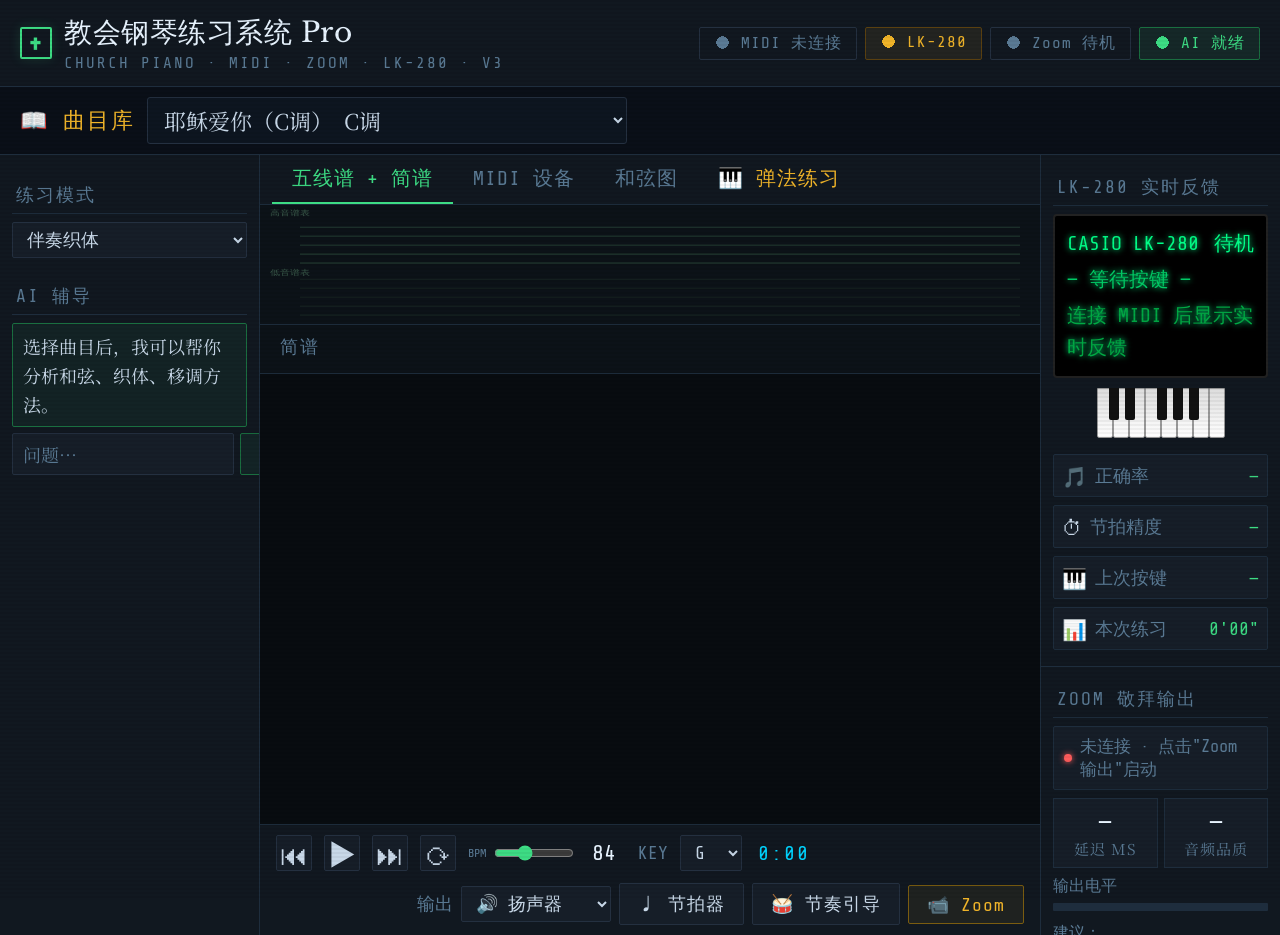
==== commit e99dfea1: "强制放大所有字体" ====
--- a/claude/index.html
+++ b/claude/index.html
@@ -7,7 +7,45 @@
 <link href="https://fonts.googleapis.com/css2?family=Libre+Baskerville:ital,wght@0,400;0,700;1,400&family=Noto+Serif+SC:wght@300;400;500;700&family=Share+Tech+Mono&display=swap" rel="stylesheet">
 <link rel="stylesheet" href="css/style.css">
 <style>
-/* ── 顶部曲库栏 ─────────────────────────────── */
+/* ── 全局字体放大 ─────────────────────────────── */
+body { font-size: 18px; }
+
+.logo-text    { font-size: 28px !important; }
+.logo-sub     { font-size: 16px !important; }
+.pill         { font-size: 16px !important; padding: 5px 14px !important; }
+.section-title{ font-size: 18px !important; }
+.tab          { font-size: 20px !important; padding: 10px 20px !important; }
+.transport-btn{ font-size: 28px !important; }
+.bpm-val      { font-size: 22px !important; }
+.key-sel      { font-size: 18px !important; }
+.btn          { font-size: 18px !important; }
+.ai-msg       { font-size: 18px !important; }
+.ai-inp       { font-size: 18px !important; }
+.feedback-item{ font-size: 18px !important; }
+.fb-label     { font-size: 18px !important; }
+.fb-val       { font-size: 18px !important; }
+.fb-icon      { font-size: 20px !important; }
+.zoom-label   { font-size: 17px !important; }
+.q-val        { font-size: 26px !important; }
+.q-lbl        { font-size: 15px !important; }
+.vumeter-label{ font-size: 16px !important; }
+.lk-display   { font-size: 18px !important; }
+.chord-prog   { font-size: 20px !important; }
+#chord-analysis{ font-size: 17px !important; }
+.jianpu-num   { font-size: 22px !important; }
+.time-display { font-size: 20px !important; }
+#mode-sel     { font-size: 18px !important; }
+.h-name       { font-size: 20px !important; }
+.h-en         { font-size: 16px !important; }
+.hymn-topbar-label { font-size: 22px !important; }
+#hymn-select-top   { font-size: 22px !important; }
+.style-btn    { font-size: 20px !important; }
+#style-hint   { font-size: 18px !important; }
+#prac-fn      { font-size: 26px !important; }
+#prac-notes   { font-size: 28px !important; }
+.psb          { font-size: 20px !important; padding: 8px 16px !important; }
+#prac-hint    { font-size: 18px !important; }
+#midi-log     { font-size: 17px !important; }
 .hymn-topbar {
   display: flex;
   align-items: center;
--- a/claude/css/style.css
+++ b/claude/css/style.css
@@ -73,13 +73,13 @@
 
 .logo-text {
   font-family: 'Libre Baskerville', serif;
-  font-size: 16px;
+  font-size: 22px;
   color: var(--text-bright);
   letter-spacing: 0.5px;
 }
 
 .logo-sub {
-  font-size: 10px;
+  font-size: 14px;
   color: var(--text-dim);
   letter-spacing: 2px;
   font-family: 'Share Tech Mono', monospace;
@@ -96,7 +96,7 @@
 .pill {
   padding: 4px 10px;
   border-radius: 2px;
-  font-size: 11px;
+  font-size: 16px;
   font-family: 'Share Tech Mono', monospace;
   letter-spacing: 1px;
   border: 1px solid;
@@ -131,7 +131,7 @@
 
 .section-title {
   font-family: 'Share Tech Mono', monospace;
-  font-size: 10px;
+  font-size: 16px;
   letter-spacing: 2px;
   color: var(--text-dim);
   text-transform: uppercase;
@@ -485,12 +485,12 @@
   border: 1px solid var(--border);
   border-radius: 2px;
   margin-bottom: 4px;
-  font-size: 11px;
-}
-
-.fb-icon { font-size: 14px; }
-.fb-label { color: var(--text-dim); font-family: 'Share Tech Mono', monospace; }
-.fb-val { margin-left: auto; font-family: 'Share Tech Mono', monospace; color: var(--green); }
+  font-size: 16px;
+}
+
+.fb-icon { font-size: 18px; }
+.fb-label { color: var(--text-dim); font-family: 'Share Tech Mono', monospace; font-size: 16px; }
+.fb-val { margin-left: auto; font-family: 'Share Tech Mono', monospace; color: var(--green); font-size: 16px; }
 
 /* Zoom panel */
 .zoom-status {
@@ -516,7 +516,7 @@
 
 @keyframes pulse { 0%,100%{opacity:1} 50%{opacity:0.4} }
 
-.zoom-label { font-family: 'Share Tech Mono', monospace; font-size: 11px; color: var(--text-dim); }
+.zoom-label { font-family: 'Share Tech Mono', monospace; font-size: 16px; color: var(--text-dim); }
 
 .zoom-quality-row {
   display: grid;
@@ -532,8 +532,8 @@
   text-align: center;
 }
 
-.q-val { font-family: 'Share Tech Mono', monospace; font-size: 18px; color: var(--text-bright); }
-.q-lbl { font-size: 9px; color: var(--text-dim); letter-spacing: 1px; text-transform: uppercase; margin-top: 2px; }
+.q-val { font-family: 'Share Tech Mono', monospace; font-size: 22px; color: var(--text-bright); }
+.q-lbl { font-size: 14px; color: var(--text-dim); letter-spacing: 1px; text-transform: uppercase; margin-top: 2px; }
 
 .vumeter {
   height: 8px;
@@ -550,7 +550,7 @@
   transition: width 0.1s;
 }
 
-.vumeter-label { font-size: 10px; color: var(--text-dim); font-family: 'Share Tech Mono', monospace; margin-bottom: 6px; }
+.vumeter-label { font-size: 15px; color: var(--text-dim); font-family: 'Share Tech Mono', monospace; margin-bottom: 6px; }
 
 /* Chord progression panel */
 .chord-prog {
@@ -695,6 +695,7 @@
 .prac-cell-lbl { font-family: 'Share Tech Mono', monospace; font-size: 9px; color: #2a4a3a; }
 
 /* exam overlay — keep but simplify */
+.exam-style-btn {
   padding: 6px 14px;
   background: transparent;
   border: 1px solid #243040;
@@ -760,3 +761,38 @@
 @keyframes fadeUp { from{opacity:0;transform:translateY(4px)} to{opacity:1;transform:none} }
 .fade-up { animation: fadeUp 0.3s ease; }
 
+
+/* ══ 强制字体放大（覆盖所有小字）══ */
+.logo-text     { font-size: 30px !important; }
+.logo-sub      { font-size: 18px !important; }
+.pill          { font-size: 18px !important; padding: 6px 16px !important; }
+.section-title { font-size: 20px !important; }
+.tab           { font-size: 22px !important; padding: 12px 22px !important; }
+.transport-btn { font-size: 30px !important; }
+.bpm-val       { font-size: 24px !important; }
+.key-sel, select { font-size: 20px !important; }
+.btn           { font-size: 20px !important; padding: 8px 18px !important; }
+.ai-msg, .ai-inp { font-size: 20px !important; }
+.feedback-item { font-size: 20px !important; }
+.fb-label      { font-size: 20px !important; }
+.fb-val        { font-size: 20px !important; }
+.fb-icon       { font-size: 22px !important; }
+.zoom-label    { font-size: 20px !important; }
+.q-val         { font-size: 28px !important; }
+.q-lbl         { font-size: 17px !important; }
+.vumeter-label { font-size: 18px !important; }
+.lk-display, .lk-row { font-size: 20px !important; }
+#lk-note, #lk-feedback, #lk-status { font-size: 20px !important; }
+.chord-prog    { font-size: 22px !important; }
+#chord-analysis{ font-size: 19px !important; }
+.jianpu-num    { font-size: 24px !important; }
+.time-display  { font-size: 22px !important; }
+.h-name        { font-size: 22px !important; }
+.style-btn     { font-size: 22px !important; padding: 8px 18px !important; }
+#style-hint    { font-size: 20px !important; }
+#prac-fn       { font-size: 28px !important; }
+#prac-notes    { font-size: 30px !important; }
+.psb           { font-size: 22px !important; padding: 10px 18px !important; }
+#prac-hint     { font-size: 20px !important; }
+#midi-log      { font-size: 19px !important; }
+.zoom-quality-row .q-card { font-size: 20px !important; }
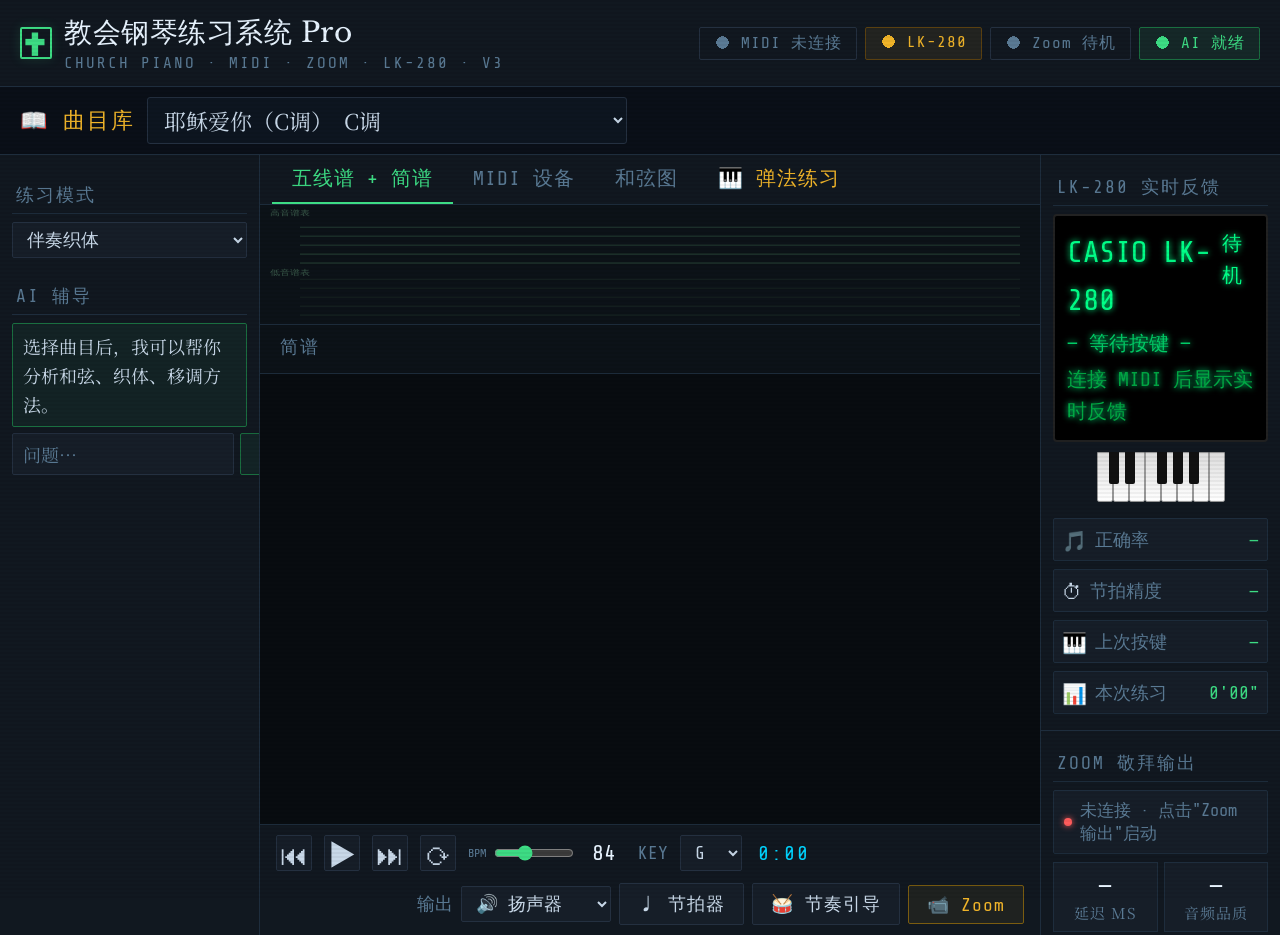
==== commit fc3340b5: "Implement fingering display for left and right hands Added fingering display section with styles for" ====
--- a/claude/index.html
+++ b/claude/index.html
@@ -138,6 +138,57 @@
 .ai-msg    { font-size: 20px; }
 .ai-inp    { font-size: 20px; }
 .btn       { font-size: 20px; }
+/* ── 指法显示 ─────────────────────────────── */
+.finger-key {
+  display: flex;
+  flex-direction: column;
+  align-items: center;
+  gap: 6px;
+  width: 52px;
+}
+.finger-num {
+  width: 44px; height: 44px;
+  border-radius: 50%;
+  border: 2px solid #1e3a2a;
+  background: #0a1810;
+  display: flex; align-items: center; justify-content: center;
+  font-family: 'Share Tech Mono', monospace;
+  font-size: 22px;
+  color: #2a5a3a;
+  transition: all 0.15s;
+}
+.finger-note {
+  font-family: 'Libre Baskerville', serif;
+  font-size: 18px;
+  color: #3a5a4a;
+  text-align: center;
+  min-height: 24px;
+  transition: all 0.15s;
+}
+.finger-key.active .finger-num {
+  border-color: #3ddc84;
+  background: rgba(61,220,132,0.18);
+  color: #3ddc84;
+  box-shadow: 0 0 12px rgba(61,220,132,0.4);
+  transform: scale(1.15);
+}
+.finger-key.active .finger-note { color: #3ddc84; }
+.finger-key.lh-active .finger-num {
+  border-color: #4a9eff;
+  background: rgba(74,158,255,0.18);
+  color: #4a9eff;
+  box-shadow: 0 0 12px rgba(74,158,255,0.4);
+  transform: scale(1.15);
+}
+.finger-key.lh-active .finger-note { color: #4a9eff; }
+.finger-key.root-active .finger-num {
+  border-color: #f0b429;
+  background: rgba(240,180,41,0.18);
+  color: #f0b429;
+  box-shadow: 0 0 12px rgba(240,180,41,0.4);
+  transform: scale(1.2);
+}
+.finger-key.root-active .finger-note { color: #f0b429; }
 </style>
 </head>
 <body>
@@ -335,6 +386,44 @@
             <button onclick="loopChords()"     class="btn btn-gold" id="prac-loop-btn" style="font-size:22px;padding:8px 16px">⟳ 循环</button>
           </div>
         </div>
+        <!-- 指法显示区 -->
+<div id="fingering-panel" style="padding:12px 20px;background:#080d14;border-bottom:1px solid #1e2d3d;flex-shrink:0">
+  <div style="display:flex;justify-content:space-around;align-items:flex-start;gap:20px;max-width:700px;margin:0 auto">
+
+    <!-- 左手 -->
+    <div style="display:flex;flex-direction:column;align-items:center;gap:10px">
+      <div style="font-family:'Share Tech Mono',monospace;font-size:18px;color:#5a7a94;letter-spacing:2px">左手 L</div>
+      <div style="display:flex;gap:10px;align-items:flex-end">
+        <div class="finger-key" id="lf-5"><div class="finger-num">5</div><div class="finger-note" id="lf-5-note">—</div></div>
+        <div class="finger-key" id="lf-4"><div class="finger-num">4</div><div class="finger-note" id="lf-4-note">—</div></div>
+        <div class="finger-key" id="lf-3"><div class="finger-num">3</div><div class="finger-note" id="lf-3-note">—</div></div>
+        <div class="finger-key" id="lf-2"><div class="finger-num">2</div><div class="finger-note" id="lf-2-note">—</div></div>
+        <div class="finger-key" id="lf-1"><div class="finger-num">1</div><div class="finger-note" id="lf-1-note">—</div></div>
+      </div>
+      <div style="font-family:'Share Tech Mono',monospace;font-size:16px;color:#3a5a4a;margin-top:4px" id="lh-hint">根音</div>
+    </div>
+
+    <!-- 中间 -->
+    <div style="display:flex;flex-direction:column;align-items:center;gap:6px;padding-top:30px">
+      <div style="font-family:'Libre Baskerville',serif;font-size:36px;color:#f0b429;font-weight:700" id="finger-chord-name">C</div>
+      <div style="font-family:'Share Tech Mono',monospace;font-size:16px;color:#5a7a94" id="finger-style-hint">柱式</div>
+    </div>
+
+    <!-- 右手 -->
+    <div style="display:flex;flex-direction:column;align-items:center;gap:10px">
+      <div style="font-family:'Share Tech Mono',monospace;font-size:18px;color:#5a7a94;letter-spacing:2px">右手 R</div>
+      <div style="display:flex;gap:10px;align-items:flex-end">
+        <div class="finger-key" id="rf-1"><div class="finger-num">1</div><div class="finger-note" id="rf-1-note">—</div></div>
+        <div class="finger-key" id="rf-2"><div class="finger-num">2</div><div class="finger-note" id="rf-2-note">—</div></div>
+        <div class="finger-key" id="rf-3"><div class="finger-num">3</div><div class="finger-note" id="rf-3-note">—</div></div>
+        <div class="finger-key" id="rf-4"><div class="finger-num">4</div><div class="finger-note" id="rf-4-note">—</div></div>
+        <div class="finger-key" id="rf-5"><div class="finger-num">5</div><div class="finger-note" id="rf-5-note">—</div></div>
+      </div>
+      <div style="font-family:'Share Tech Mono',monospace;font-size:16px;color:#3a5a4a;margin-top:4px" id="rh-hint">1-3-5</div>
+    </div>
+
+  </div>
+</div>
 
         <!-- 底部：61键盘 -->
         <div style="flex:1;min-height:140px;display:flex;flex-direction:column;justify-content:flex-start;align-items:flex-start;padding:12px;background:#060a0f;overflow:auto">
--- a/claude/css/style.css
+++ b/claude/css/style.css
@@ -67,19 +67,19 @@
   border-radius: 2px;
   display: flex; align-items: center; justify-content: center;
   color: var(--green);
-  font-size: 18px;
+  font-size: 34px;
   box-shadow: 0 0 12px var(--green-glow);
 }
 
 .logo-text {
   font-family: 'Libre Baskerville', serif;
-  font-size: 22px;
+  font-size: 34px;
   color: var(--text-bright);
   letter-spacing: 0.5px;
 }
 
 .logo-sub {
-  font-size: 14px;
+  font-size: 24px;
   color: var(--text-dim);
   letter-spacing: 2px;
   font-family: 'Share Tech Mono', monospace;
@@ -96,7 +96,7 @@
 .pill {
   padding: 4px 10px;
   border-radius: 2px;
-  font-size: 16px;
+  font-size: 24px;
   font-family: 'Share Tech Mono', monospace;
   letter-spacing: 1px;
   border: 1px solid;
@@ -131,7 +131,7 @@
 
 .section-title {
   font-family: 'Share Tech Mono', monospace;
-  font-size: 16px;
+  font-size: 30px;
   letter-spacing: 2px;
   color: var(--text-dim);
   text-transform: uppercase;
@@ -160,7 +160,7 @@
 .hymn-item .h-tags { display: flex; gap: 4px; margin-top: 5px; flex-wrap: wrap; }
 
 .tag {
-  font-size: 9px;
+  font-size: 16px;
   padding: 1px 5px;
   border-radius: 1px;
   font-family: 'Share Tech Mono', monospace;
@@ -191,7 +191,7 @@
 
 .tab {
   padding: 10px 16px;
-  font-size: 12px;
+  font-size: 18px;
   font-family: 'Share Tech Mono', monospace;
   letter-spacing: 1px;
   color: var(--text-dim);
@@ -274,7 +274,7 @@
 }
 
 .jianpu-chord {
-  font-size: 11px;
+  font-size: 16px;
   color: var(--gold);
   font-family: 'Libre Baskerville', serif;
   margin-bottom: 3px;
@@ -318,21 +318,21 @@
 
 .chord-root {
   font-family: 'Libre Baskerville', serif;
-  font-size: 28px;
+  font-size: 48px;
   font-weight: 700;
   color: var(--gold);
   line-height: 1;
 }
 
 .chord-qual {
-  font-size: 13px;
+  font-size: 24px;
   color: var(--text-dim);
   font-family: 'Libre Baskerville', serif;
   font-style: italic;
 }
 
 .chord-fn {
-  font-size: 10px;
+  font-size: 20px;
   font-family: 'Share Tech Mono', monospace;
   color: var(--text-dim);
   margin-left: 4px;
@@ -374,7 +374,7 @@
 }
 
 .bpm-val {
-  font-size: 20px;
+  font-size: 30px;
   color: var(--text-bright);
   min-width: 44px;
   text-align: center;
@@ -388,7 +388,7 @@
 
 .time-display {
   font-family: 'Share Tech Mono', monospace;
-  font-size: 14px;
+  font-size: 24px;
   color: var(--accent);
   letter-spacing: 2px;
   margin-left: 4px;
@@ -587,7 +587,7 @@
   border: 1px solid var(--border2);
   color: var(--text);
   font-family: 'Share Tech Mono', monospace;
-  font-size: 11px;
+  font-size: 18px;
   letter-spacing: 1px;
   cursor: pointer;
   border-radius: 2px;
@@ -622,7 +622,7 @@
   border: 2px solid #0f3020;
   display: flex; align-items: center; justify-content: center;
   font-family: 'Share Tech Mono', monospace;
-  font-size: 12px;
+  font-size: 18px;
   color: #1a4a2a;
   transition: all 0.08s;
   flex-shrink: 0;
@@ -663,7 +663,7 @@
   position: absolute;
   bottom: 4px; left: 50%;
   transform: translateX(-50%);
-  font-size: 8px;
+  font-size: 16px;
   font-family: 'Share Tech Mono', monospace;
   color: rgba(0,0,0,0.45);
   pointer-events: none;
@@ -684,7 +684,7 @@
   border: 2px solid #1e2d3d;
   display: flex; align-items: center; justify-content: center;
   font-family: 'Share Tech Mono', monospace;
-  font-size: 12px;
+  font-size: 18px;
   color: #3a5a4a;
   background: #0a1218;
   transition: all 0.08s;
@@ -723,7 +723,7 @@
   border: 2px solid #1e2d3d;
   display: flex; align-items: center; justify-content: center;
   font-family: 'Share Tech Mono', monospace;
-  font-size: 13px;
+  font-size: 20px;
   color: #3a5a4a;
   background: #0a1218;
   transition: all 0.1s;
@@ -750,7 +750,7 @@
   color: var(--text);
   padding: 7px 10px;
   font-family: 'Noto Serif SC', serif;
-  font-size: 12px;
+  font-size: 18px;
   border-radius: 2px;
   outline: none;
 }
@@ -763,36 +763,36 @@
 
 
 /* ══ 强制字体放大（覆盖所有小字）══ */
-.logo-text     { font-size: 30px !important; }
-.logo-sub      { font-size: 18px !important; }
-.pill          { font-size: 18px !important; padding: 6px 16px !important; }
-.section-title { font-size: 20px !important; }
-.tab           { font-size: 22px !important; padding: 12px 22px !important; }
-.transport-btn { font-size: 30px !important; }
-.bpm-val       { font-size: 24px !important; }
-.key-sel, select { font-size: 20px !important; }
-.btn           { font-size: 20px !important; padding: 8px 18px !important; }
-.ai-msg, .ai-inp { font-size: 20px !important; }
-.feedback-item { font-size: 20px !important; }
-.fb-label      { font-size: 20px !important; }
-.fb-val        { font-size: 20px !important; }
-.fb-icon       { font-size: 22px !important; }
-.zoom-label    { font-size: 20px !important; }
-.q-val         { font-size: 28px !important; }
-.q-lbl         { font-size: 17px !important; }
-.vumeter-label { font-size: 18px !important; }
-.lk-display, .lk-row { font-size: 20px !important; }
+.logo-text     { font-size: 50px !important; }
+.logo-sub      { font-size: 24px !important; }
+.pill          { font-size: 24px !important; padding: 6px 16px !important; }
+.section-title { font-size: 30px !important; }
+.tab           { font-size: 28px !important; padding: 12px 22px !important; }
+.transport-btn { font-size: 50px !important; }
+.bpm-val       { font-size: 30px !important; }
+.key-sel, select { font-size: 30px !important; }
+.btn           { font-size: 30px !important; padding: 8px 18px !important; }
+.ai-msg, .ai-inp { font-size: 30px !important; }
+.feedback-item { font-size: 30px !important; }
+.fb-label      { font-size: 30px !important; }
+.fb-val        { font-size: 30px !important; }
+.fb-icon       { font-size: 32px !important; }
+.zoom-label    { font-size: 30px !important; }
+.q-val         { font-size: 48px !important; }
+.q-lbl         { font-size: 24px !important; }
+.vumeter-label { font-size: 24px !important; }
+.lk-display, .lk-row { font-size: 30px !important; }
 #lk-note, #lk-feedback, #lk-status { font-size: 20px !important; }
-.chord-prog    { font-size: 22px !important; }
-#chord-analysis{ font-size: 19px !important; }
-.jianpu-num    { font-size: 24px !important; }
-.time-display  { font-size: 22px !important; }
-.h-name        { font-size: 22px !important; }
-.style-btn     { font-size: 22px !important; padding: 8px 18px !important; }
-#style-hint    { font-size: 20px !important; }
-#prac-fn       { font-size: 28px !important; }
-#prac-notes    { font-size: 30px !important; }
-.psb           { font-size: 22px !important; padding: 10px 18px !important; }
-#prac-hint     { font-size: 20px !important; }
-#midi-log      { font-size: 19px !important; }
-.zoom-quality-row .q-card { font-size: 20px !important; }
+.chord-prog    { font-size: 32px !important; }
+#chord-analysis{ font-size: 26px !important; }
+.jianpu-num    { font-size: 32px !important; }
+.time-display  { font-size: 32px !important; }
+.h-name        { font-size: 32px !important; }
+.style-btn     { font-size: 32px !important; padding: 8px 18px !important; }
+#style-hint    { font-size: 30px !important; }
+#prac-fn       { font-size: 48px !important; }
+#prac-notes    { font-size: 50px !important; }
+.psb           { font-size: 32px !important; padding: 10px 18px !important; }
+#prac-hint     { font-size: 30px !important; }
+#midi-log      { font-size: 26px !important; }
+.zoom-quality-row .q-card { font-size: 30px !important; }
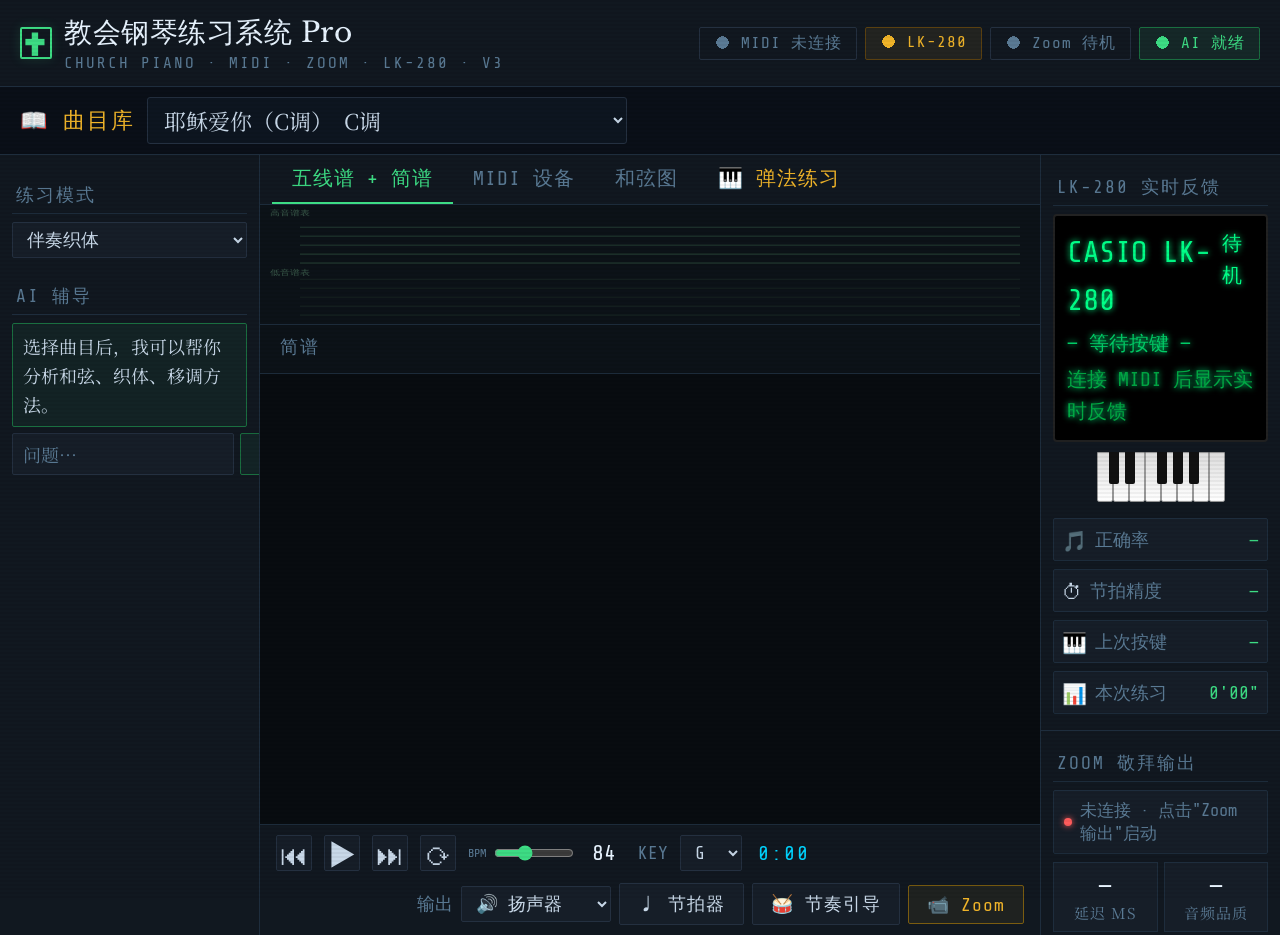
==== commit ae9991e6: "Update index.html" ====
--- a/claude/index.html
+++ b/claude/index.html
@@ -7,6 +7,58 @@
 <link href="https://fonts.googleapis.com/css2?family=Libre+Baskerville:ital,wght@0,400;0,700;1,400&family=Noto+Serif+SC:wght@300;400;500;700&family=Share+Tech+Mono&display=swap" rel="stylesheet">
 <link rel="stylesheet" href="css/style.css">
 <style>
+/* ── 指法显示 ─────────────────────────────── */
+.finger-key {
+  display: flex;
+  flex-direction: column;
+  align-items: center;
+  gap: 6px;
+  width: 52px;
+}
+.finger-num {
+  width: 44px; height: 44px;
+  border-radius: 50%;
+  border: 2px solid #1e3a2a;
+  background: #0a1810;
+  display: flex; align-items: center; justify-content: center;
+  font-family: 'Share Tech Mono', monospace;
+  font-size: 22px;
+  color: #2a5a3a;
+  transition: all 0.15s;
+}
+.finger-note {
+  font-family: 'Libre Baskerville', serif;
+  font-size: 18px;
+  color: #3a5a4a;
+  text-align: center;
+  min-height: 24px;
+  transition: all 0.15s;
+}
+.finger-key.active .finger-num {
+  border-color: #3ddc84;
+  background: rgba(61,220,132,0.18);
+  color: #3ddc84;
+  box-shadow: 0 0 12px rgba(61,220,132,0.4);
+  transform: scale(1.15);
+}
+.finger-key.active .finger-note { color: #3ddc84; }
+.finger-key.lh-active .finger-num {
+  border-color: #4a9eff;
+  background: rgba(74,158,255,0.18);
+  color: #4a9eff;
+  box-shadow: 0 0 12px rgba(74,158,255,0.4);
+  transform: scale(1.15);
+}
+.finger-key.lh-active .finger-note { color: #4a9eff; }
+.finger-key.root-active .finger-num {
+  border-color: #f0b429;
+  background: rgba(240,180,41,0.18);
+  color: #f0b429;
+  box-shadow: 0 0 12px rgba(240,180,41,0.4);
+  transform: scale(1.2);
+}
+.finger-key.root-active .finger-note { color: #f0b429; }
+
 /* ── 全局字体放大 ─────────────────────────────── */
 body { font-size: 18px; }
 
@@ -138,57 +190,6 @@
 .ai-msg    { font-size: 20px; }
 .ai-inp    { font-size: 20px; }
 .btn       { font-size: 20px; }
-/* ── 指法显示 ─────────────────────────────── */
-.finger-key {
-  display: flex;
-  flex-direction: column;
-  align-items: center;
-  gap: 6px;
-  width: 52px;
-}
-.finger-num {
-  width: 44px; height: 44px;
-  border-radius: 50%;
-  border: 2px solid #1e3a2a;
-  background: #0a1810;
-  display: flex; align-items: center; justify-content: center;
-  font-family: 'Share Tech Mono', monospace;
-  font-size: 22px;
-  color: #2a5a3a;
-  transition: all 0.15s;
-}
-.finger-note {
-  font-family: 'Libre Baskerville', serif;
-  font-size: 18px;
-  color: #3a5a4a;
-  text-align: center;
-  min-height: 24px;
-  transition: all 0.15s;
-}
-.finger-key.active .finger-num {
-  border-color: #3ddc84;
-  background: rgba(61,220,132,0.18);
-  color: #3ddc84;
-  box-shadow: 0 0 12px rgba(61,220,132,0.4);
-  transform: scale(1.15);
-}
-.finger-key.active .finger-note { color: #3ddc84; }
-.finger-key.lh-active .finger-num {
-  border-color: #4a9eff;
-  background: rgba(74,158,255,0.18);
-  color: #4a9eff;
-  box-shadow: 0 0 12px rgba(74,158,255,0.4);
-  transform: scale(1.15);
-}
-.finger-key.lh-active .finger-note { color: #4a9eff; }
-.finger-key.root-active .finger-num {
-  border-color: #f0b429;
-  background: rgba(240,180,41,0.18);
-  color: #f0b429;
-  box-shadow: 0 0 12px rgba(240,180,41,0.4);
-  transform: scale(1.2);
-}
-.finger-key.root-active .finger-note { color: #f0b429; }
 </style>
 </head>
 <body>
@@ -386,44 +387,75 @@
             <button onclick="loopChords()"     class="btn btn-gold" id="prac-loop-btn" style="font-size:22px;padding:8px 16px">⟳ 循环</button>
           </div>
         </div>
+
         <!-- 指法显示区 -->
-<div id="fingering-panel" style="padding:12px 20px;background:#080d14;border-bottom:1px solid #1e2d3d;flex-shrink:0">
-  <div style="display:flex;justify-content:space-around;align-items:flex-start;gap:20px;max-width:700px;margin:0 auto">
-
-    <!-- 左手 -->
-    <div style="display:flex;flex-direction:column;align-items:center;gap:10px">
-      <div style="font-family:'Share Tech Mono',monospace;font-size:18px;color:#5a7a94;letter-spacing:2px">左手 L</div>
-      <div style="display:flex;gap:10px;align-items:flex-end">
-        <div class="finger-key" id="lf-5"><div class="finger-num">5</div><div class="finger-note" id="lf-5-note">—</div></div>
-        <div class="finger-key" id="lf-4"><div class="finger-num">4</div><div class="finger-note" id="lf-4-note">—</div></div>
-        <div class="finger-key" id="lf-3"><div class="finger-num">3</div><div class="finger-note" id="lf-3-note">—</div></div>
-        <div class="finger-key" id="lf-2"><div class="finger-num">2</div><div class="finger-note" id="lf-2-note">—</div></div>
-        <div class="finger-key" id="lf-1"><div class="finger-num">1</div><div class="finger-note" id="lf-1-note">—</div></div>
-      </div>
-      <div style="font-family:'Share Tech Mono',monospace;font-size:16px;color:#3a5a4a;margin-top:4px" id="lh-hint">根音</div>
-    </div>
-
-    <!-- 中间 -->
-    <div style="display:flex;flex-direction:column;align-items:center;gap:6px;padding-top:30px">
-      <div style="font-family:'Libre Baskerville',serif;font-size:36px;color:#f0b429;font-weight:700" id="finger-chord-name">C</div>
-      <div style="font-family:'Share Tech Mono',monospace;font-size:16px;color:#5a7a94" id="finger-style-hint">柱式</div>
-    </div>
-
-    <!-- 右手 -->
-    <div style="display:flex;flex-direction:column;align-items:center;gap:10px">
-      <div style="font-family:'Share Tech Mono',monospace;font-size:18px;color:#5a7a94;letter-spacing:2px">右手 R</div>
-      <div style="display:flex;gap:10px;align-items:flex-end">
-        <div class="finger-key" id="rf-1"><div class="finger-num">1</div><div class="finger-note" id="rf-1-note">—</div></div>
-        <div class="finger-key" id="rf-2"><div class="finger-num">2</div><div class="finger-note" id="rf-2-note">—</div></div>
-        <div class="finger-key" id="rf-3"><div class="finger-num">3</div><div class="finger-note" id="rf-3-note">—</div></div>
-        <div class="finger-key" id="rf-4"><div class="finger-num">4</div><div class="finger-note" id="rf-4-note">—</div></div>
-        <div class="finger-key" id="rf-5"><div class="finger-num">5</div><div class="finger-note" id="rf-5-note">—</div></div>
-      </div>
-      <div style="font-family:'Share Tech Mono',monospace;font-size:16px;color:#3a5a4a;margin-top:4px" id="rh-hint">1-3-5</div>
-    </div>
-
-  </div>
-</div>
+        <div id="fingering-panel" style="padding:12px 20px;background:#080d14;border-bottom:1px solid #1e2d3d;flex-shrink:0">
+          <div style="display:flex;justify-content:space-around;align-items:flex-start;gap:20px;max-width:700px;margin:0 auto">
+
+            <!-- 左手 -->
+            <div style="display:flex;flex-direction:column;align-items:center;gap:10px">
+              <div style="font-family:'Share Tech Mono',monospace;font-size:18px;color:#5a7a94;letter-spacing:2px">左手 L</div>
+              <div style="display:flex;gap:10px;align-items:flex-end">
+                <div class="finger-key" id="lf-5" style="flex-direction:column-reverse">
+                  <div class="finger-num">5</div>
+                  <div class="finger-note" id="lf-5-note">—</div>
+                </div>
+                <div class="finger-key" id="lf-4">
+                  <div class="finger-num">4</div>
+                  <div class="finger-note" id="lf-4-note">—</div>
+                </div>
+                <div class="finger-key" id="lf-3">
+                  <div class="finger-num">3</div>
+                  <div class="finger-note" id="lf-3-note">—</div>
+                </div>
+                <div class="finger-key" id="lf-2">
+                  <div class="finger-num">2</div>
+                  <div class="finger-note" id="lf-2-note">—</div>
+                </div>
+                <div class="finger-key" id="lf-1">
+                  <div class="finger-num">1</div>
+                  <div class="finger-note" id="lf-1-note">—</div>
+                </div>
+              </div>
+              <div style="font-family:'Share Tech Mono',monospace;font-size:16px;color:#3a5a4a;margin-top:4px" id="lh-hint">根音</div>
+            </div>
+
+            <!-- 中间分隔 -->
+            <div style="display:flex;flex-direction:column;align-items:center;gap:6px;padding-top:30px">
+              <div style="font-family:'Libre Baskerville',serif;font-size:36px;color:#f0b429;font-weight:700" id="finger-chord-name">C</div>
+              <div style="font-family:'Share Tech Mono',monospace;font-size:16px;color:#5a7a94" id="finger-style-hint">柱式</div>
+            </div>
+
+            <!-- 右手 -->
+            <div style="display:flex;flex-direction:column;align-items:center;gap:10px">
+              <div style="font-family:'Share Tech Mono',monospace;font-size:18px;color:#5a7a94;letter-spacing:2px">右手 R</div>
+              <div style="display:flex;gap:10px;align-items:flex-end">
+                <div class="finger-key" id="rf-1">
+                  <div class="finger-num">1</div>
+                  <div class="finger-note" id="rf-1-note">—</div>
+                </div>
+                <div class="finger-key" id="rf-2">
+                  <div class="finger-num">2</div>
+                  <div class="finger-note" id="rf-2-note">—</div>
+                </div>
+                <div class="finger-key" id="rf-3">
+                  <div class="finger-num">3</div>
+                  <div class="finger-note" id="rf-3-note">—</div>
+                </div>
+                <div class="finger-key" id="rf-4">
+                  <div class="finger-num">4</div>
+                  <div class="finger-note" id="rf-4-note">—</div>
+                </div>
+                <div class="finger-key" id="rf-5">
+                  <div class="finger-num">5</div>
+                  <div class="finger-note" id="rf-5-note">—</div>
+                </div>
+              </div>
+              <div style="font-family:'Share Tech Mono',monospace;font-size:16px;color:#3a5a4a;margin-top:4px" id="rh-hint">1-3-5</div>
+            </div>
+
+          </div>
+        </div>
 
         <!-- 底部：61键盘 -->
         <div style="flex:1;min-height:140px;display:flex;flex-direction:column;justify-content:flex-start;align-items:flex-start;padding:12px;background:#060a0f;overflow:auto">
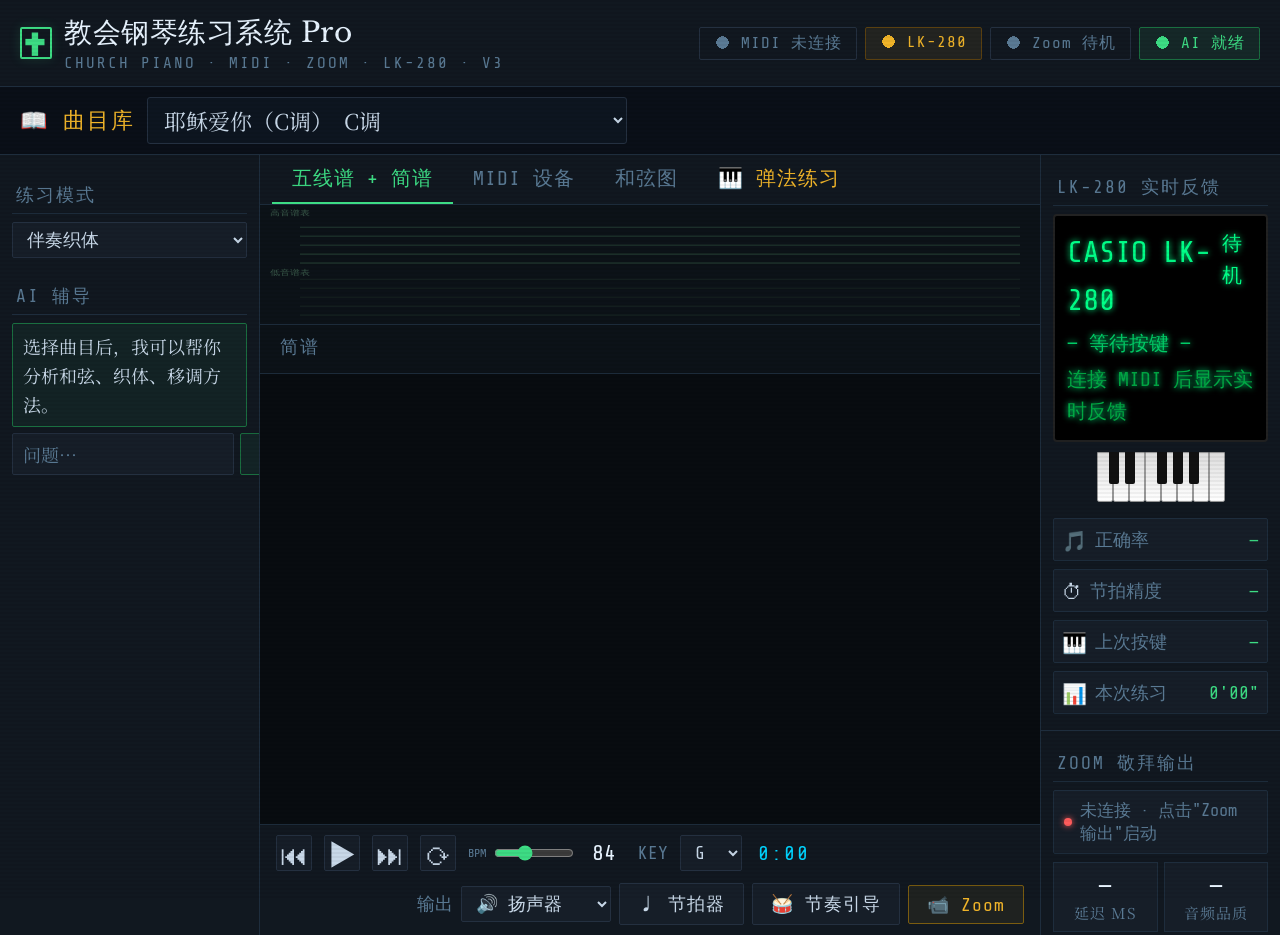
==== commit 49912576: "Increase iframe height in index.html" ====
--- a/claude/index.html
+++ b/claude/index.html
@@ -467,7 +467,7 @@
           </div>
           <div style="width:100%;overflow-x:auto;overflow-y:hidden;padding-bottom:4px">
             <iframe id="kb61-frame" src="kb61.html"
-              style="display:block;width:1490px;height:118px;border:none;background:#060a0f"
+              style="display:block;width:1490px;height:178px;border:none;background:#060a0f"
               scrolling="no"></iframe>
           </div>
         </div>
